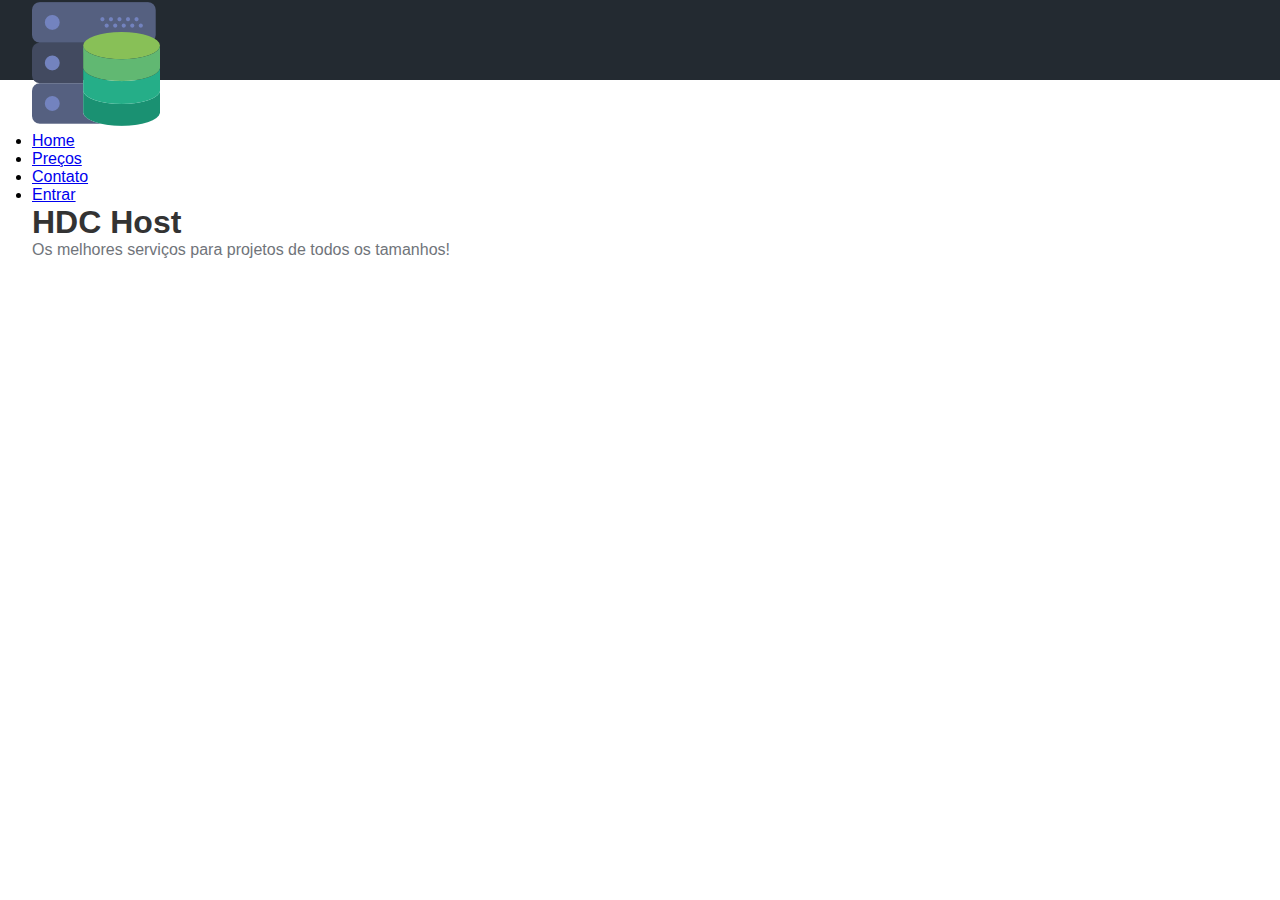
==== HCD- HOST/index.html @ b5a983e2 "estrutura do projeto HOST-HCD" ====
<!DOCTYPE html>
<html lang="pt-br">

<head>
    <meta charset="UTF-8">
    <meta name="viewport" content="width=device-width, initial-scale=1.0">
    <link rel="stylesheet" href="./css/style.css">
    <link rel="stylesheet" href="https://cdnjs.cloudflare.com/ajax/libs/font-awesome/6.6.0/css/all.min.css"
        integrity="sha512-Kc323vGBEqzTmouAECnVceyQqyqdsSiqLQISBL29aUW4U/M7pSPA/gEUZQqv1cwx4OnYxTxve5UMg5GT6L4JJg=="
        crossorigin="anonymous" referrerpolicy="no-referrer">
    <title>HDC HOST</title>
</head>

<body>
    <div class="container">
        <div class="navbar-container">
<nav>
  <a href="#">
    <img src="img/hdchostlogo.png" alt="HDC HOST">
  </a>
  <ul class="navbar-items">
    <li><a href="#">Home</a></li>
    <li><a href="#">Preços</a></li>
    <li><a href="#">Contato</a></li>
    <li><a href="#" class="default-btn">Entrar</a></li>
  </ul>  
</nav>
<main>
  <div class="main-banner">
    <h1>HDC Host</h1>
    <p>Os melhores serviços para projetos de todos os tamanhos!</p>
  </div>  
</main>

        </div>
    </div>
</body>

</html>
---- HCD- HOST/css/style.css ----
/* geral*/

*{
margin: 0;
padding: 0;
font-family: Helvetica;
box-sizing: border-box;

}
h1,
h2,
h3{
color: #333;
}
p{
    color: #70747a;
}
/* navbar*/
.navbar-container {
width: 100%;
height: 80px;
background-color: #232a31;
padding: 0 2rem;

}
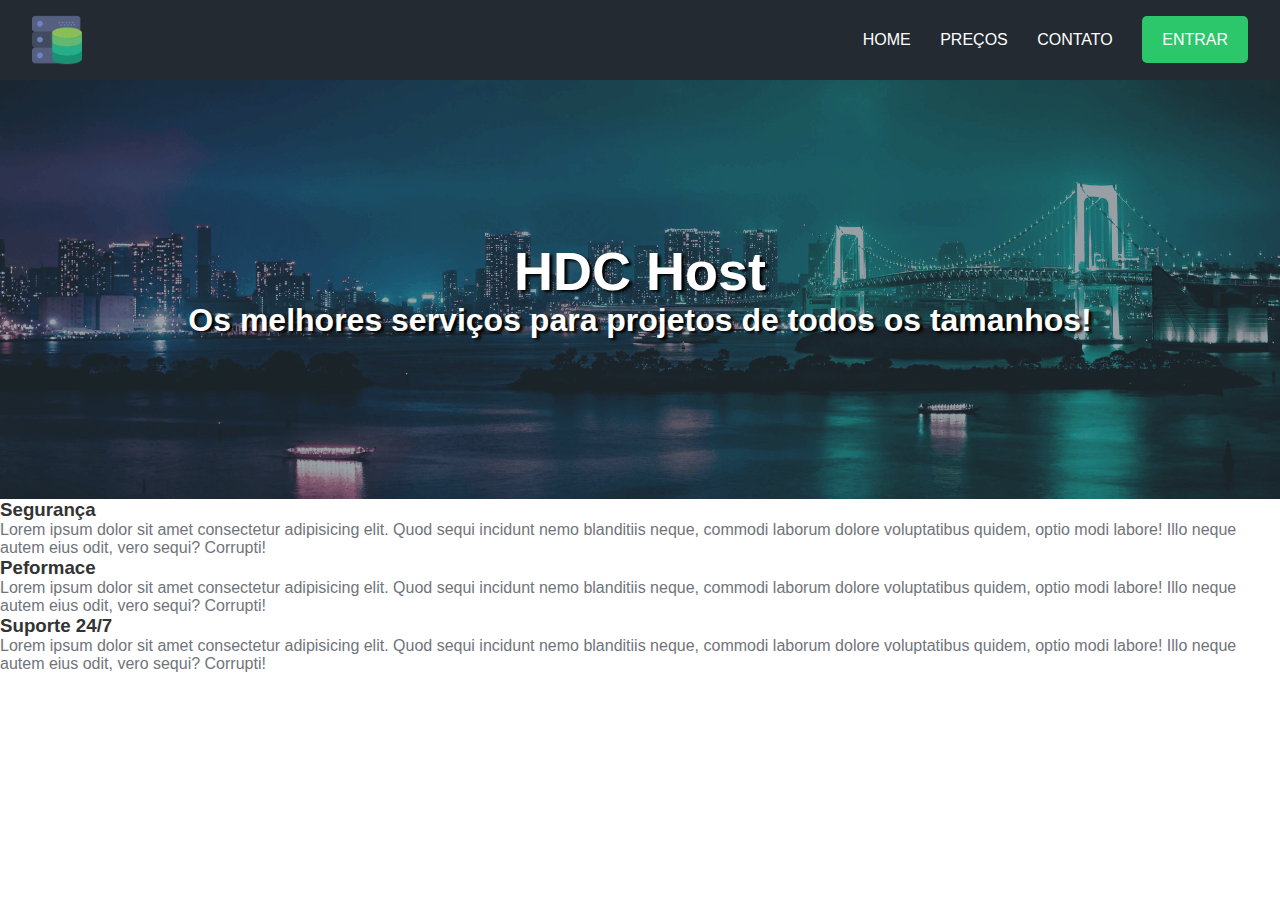
==== commit ec74e64b: "estilização" ====
--- a/HCD- HOST/index.html
+++ b/HCD- HOST/index.html
@@ -14,25 +14,54 @@
 <body>
     <div class="container">
         <div class="navbar-container">
-<nav>
-  <a href="#">
-    <img src="img/hdchostlogo.png" alt="HDC HOST">
-  </a>
-  <ul class="navbar-items">
-    <li><a href="#">Home</a></li>
-    <li><a href="#">Preços</a></li>
-    <li><a href="#">Contato</a></li>
-    <li><a href="#" class="default-btn">Entrar</a></li>
-  </ul>  
-</nav>
-<main>
-  <div class="main-banner">
-    <h1>HDC Host</h1>
-    <p>Os melhores serviços para projetos de todos os tamanhos!</p>
-  </div>  
-</main>
+            <nav>
+                <a href="#">
+                    <img src="img/hdchostlogo.png" alt="HDC HOST" class="logo">
+                </a>
+                <ul class="navbar-items">
+                    <li><a href="#">Home</a></li>
+                    <li><a href="#">Preços</a></li>
+                    <li><a href="#">Contato</a></li>
+                    <li><a href="#" class="default-btn">Entrar</a></li>
+                </ul>
+            </nav>
 
         </div>
+        <main>
+            <div class="main-banner">
+                <h1>HDC Host</h1>
+                <p>Os melhores serviços para projetos de todos os tamanhos!</p>
+            </div>
+            <section class="services-container">
+                <ul>
+                    <li><i class="fas fa-shield-alt"></i>
+                        <h3>Segurança</h3>
+                        <p>
+                            Lorem ipsum dolor sit amet consectetur adipisicing elit. Quod sequi incidunt nemo blanditiis
+                            neque, commodi laborum dolore voluptatibus quidem, optio modi labore! Illo neque autem eius
+                            odit, vero sequi? Corrupti!
+                        </p>
+                    </li>
+                    <li><i class="fas fa-rocket"></i>
+                        <h3>Peformace</h3>
+                        <p>
+                            Lorem ipsum dolor sit amet consectetur adipisicing elit. Quod sequi incidunt nemo blanditiis
+                            neque, commodi laborum dolore voluptatibus quidem, optio modi labore! Illo neque autem eius
+                            odit, vero sequi? Corrupti!
+                        </p>
+                    </li>
+                    <li><i class="fas fa-comments"></i>
+                        <h3>Suporte 24/7</h3>
+                        <p>
+                            Lorem ipsum dolor sit amet consectetur adipisicing elit. Quod sequi incidunt nemo blanditiis
+                            neque, commodi laborum dolore voluptatibus quidem, optio modi labore! Illo neque autem eius
+                            odit, vero sequi? Corrupti!
+                        </p>
+                    </li>
+                </ul>
+
+            </section>
+        </main>
     </div>
 </body>
 
--- a/HCD- HOST/css/style.css
+++ b/HCD- HOST/css/style.css
@@ -17,9 +17,67 @@
 }
 /* navbar*/
 .navbar-container {
-width: 100%;
+width: 100%; /* largura*/
+height: 80px; /* altura */
+background-color: #232a31; /*Cor de fundo */
+padding: 0 2rem; /**/
+}
+nav {
+    position: relative;
+}
+.logo{
+width: 50px; /*largura*/
+margin-top: 15px; /*distancia do topo*/
+}
+.navbar-items {
+position: absolute;
+right: 0; /*para direita*/
 height: 80px;
-background-color: #232a31;
-padding: 0 2rem;
+line-height: 80px;
+margin: 0;
+display: inline-block;
+}
+.navbar-items li {
+display: inline-block;
+text-transform: uppercase; /*deixar o texto em letra grande*/
+margin-left: 25px; /*distanciamento entre as tags li */
+}
+.navbar-items a {
+color:  #fff;
+text-decoration: none;
+transition: 0.5s;
+}
+.navbar-items a:hover{
+color: #ccc;
+}
+.default-btn {
+padding: 15px 20px ; /* altura e largura da tag*/
+background-color: #2cc76a;
+border-radius: 5px; /*borda da tag*/
+}
+.default-btn:hover {
+background-color: #17d362;
+color: #fff;
+}
+.main-banner{
+background-image: url("../img/mainbanner.png");
+background-size: cover;
+background-position: center;
+padding: 10rem 0; 
+
+}
+.main-banner h1,
+.main-banner p{
+color: #fff;
+text-align: center;
+font-weight: bold;
+text-shadow: #000 3px 2px 3px;
+
+}
+.main-banner h1{
+font-size: 54px;
+}
+.main-banner p {
+font-size: 32px;
 
 }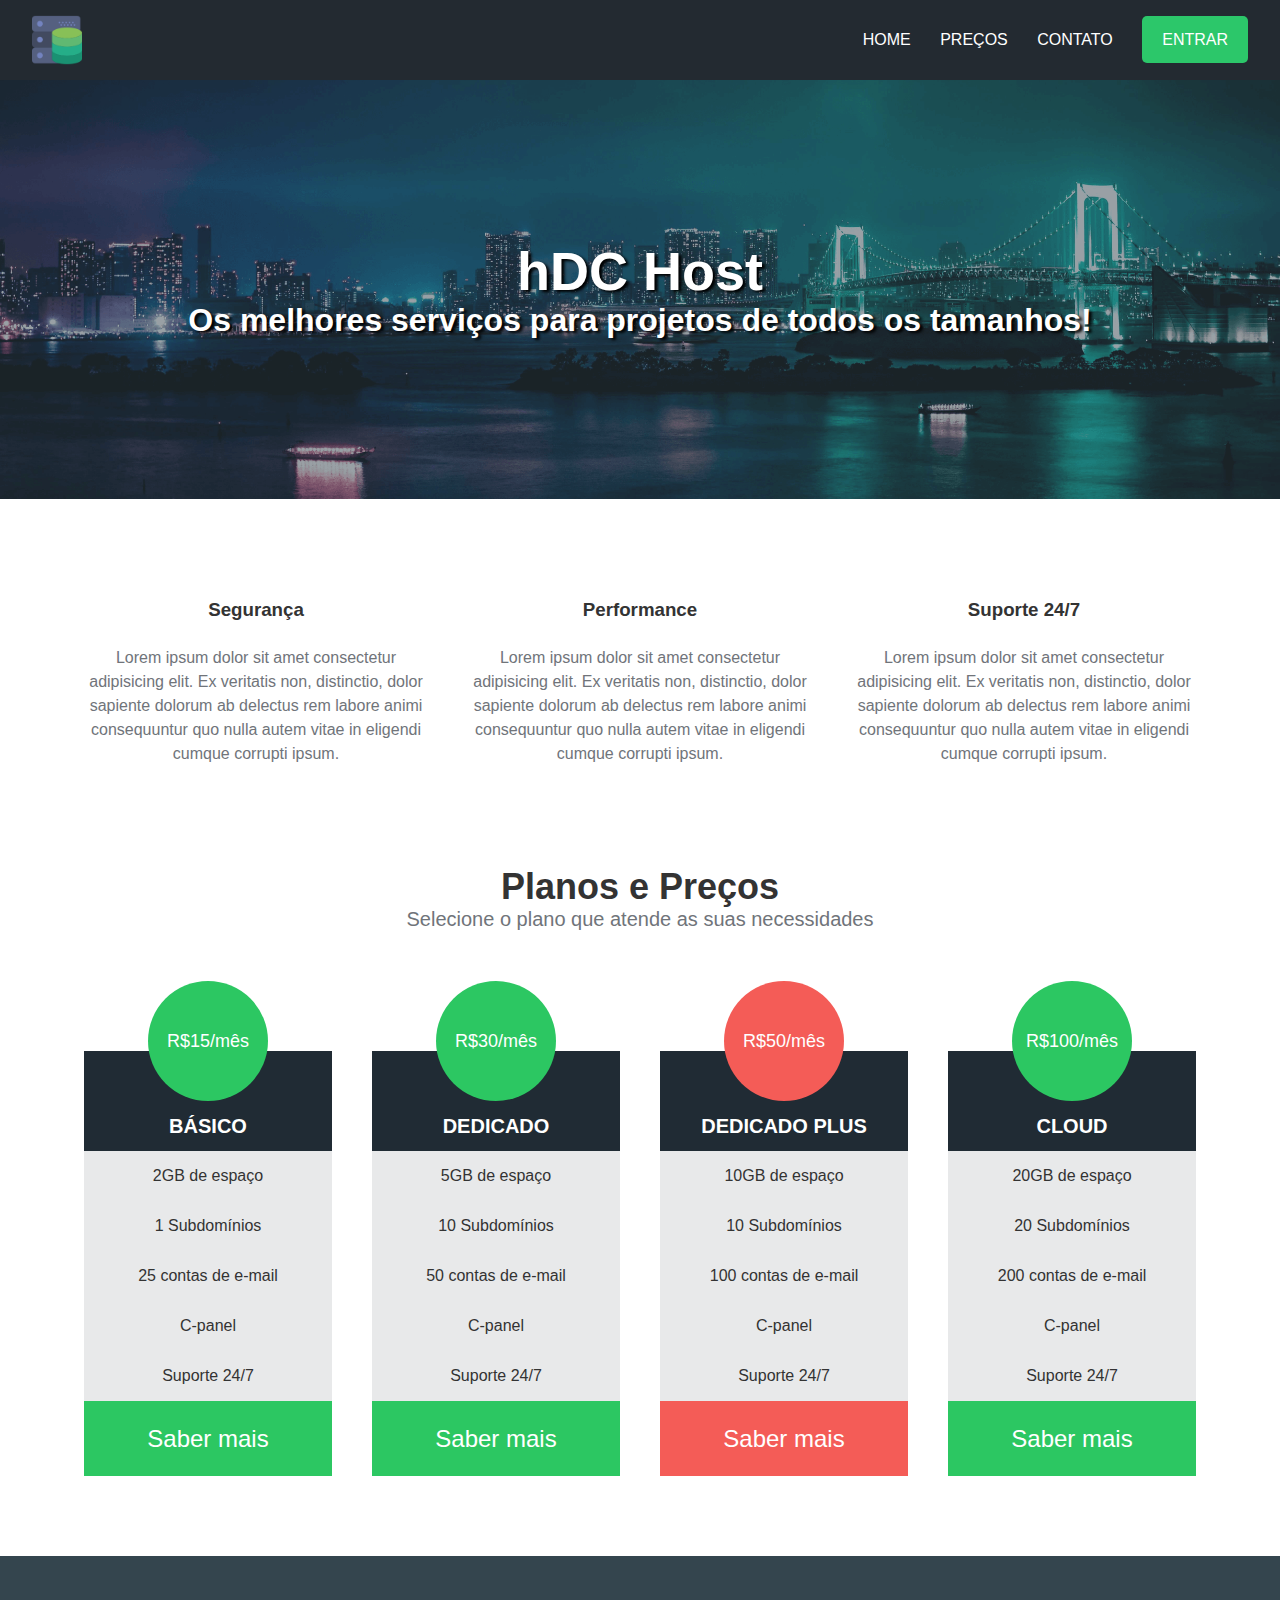
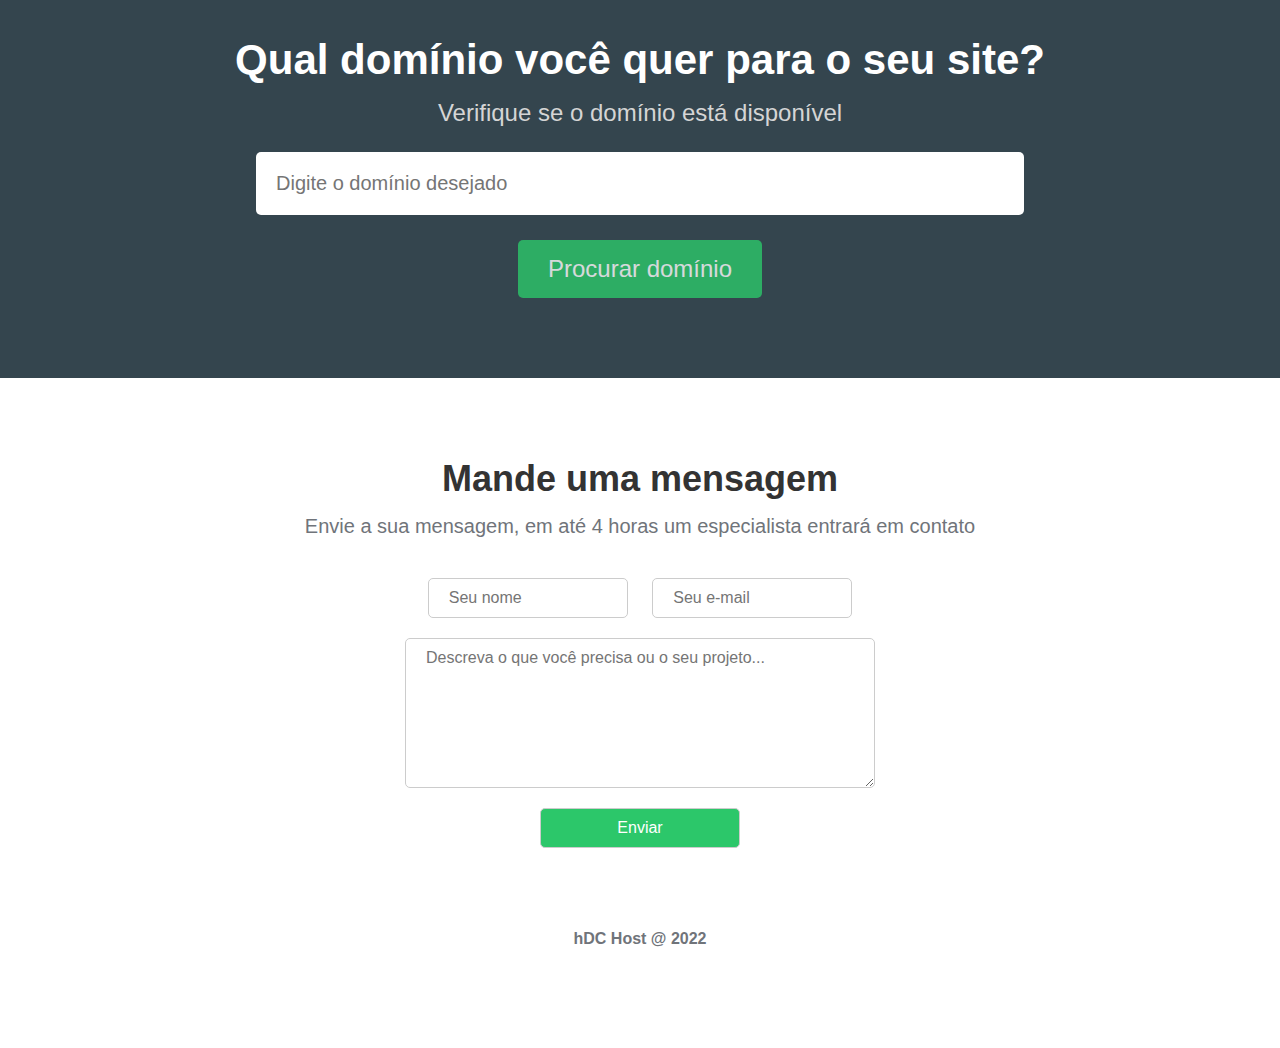
==== commit 2b04f6f0: "finalizando projeto" ====
--- a/HCD- HOST/index.html
+++ b/HCD- HOST/index.html
@@ -1,68 +1,176 @@
 <!DOCTYPE html>
-<html lang="pt-br">
-
-<head>
-    <meta charset="UTF-8">
-    <meta name="viewport" content="width=device-width, initial-scale=1.0">
-    <link rel="stylesheet" href="./css/style.css">
-    <link rel="stylesheet" href="https://cdnjs.cloudflare.com/ajax/libs/font-awesome/6.6.0/css/all.min.css"
-        integrity="sha512-Kc323vGBEqzTmouAECnVceyQqyqdsSiqLQISBL29aUW4U/M7pSPA/gEUZQqv1cwx4OnYxTxve5UMg5GT6L4JJg=="
-        crossorigin="anonymous" referrerpolicy="no-referrer">
-    <title>HDC HOST</title>
-</head>
-
-<body>
+<html lang="en">
+  <head>
+    <meta charset="UTF-8" />
+    <meta http-equiv="X-UA-Compatible" content="IE=edge" />
+    <meta name="viewport" content="width=device-width, initial-scale=1.0" />
+    <title>hDC Host</title>
+    <!-- Ícones -->
+    <link
+      rel="stylesheet"
+      href="https://cdnjs.cloudflare.com/ajax/libs/font-awesome/6.2.0/css/all.min.css"
+      integrity="sha512-xh6O/CkQoPOWDdYTDqeRdPCVd1SpvCA9XXcUnZS2FmJNp1coAFzvtCN9BmamE+4aHK8yyUHUSCcJHgXloTyT2A=="
+      crossorigin="anonymous"
+      referrerpolicy="no-referrer"
+    />
+    <!-- Estilos -->
+    <link rel="stylesheet" href="./css/style.css" />
+  </head>
+  <body>
     <div class="container">
-        <div class="navbar-container">
-            <nav>
-                <a href="#">
-                    <img src="img/hdchostlogo.png" alt="HDC HOST" class="logo">
-                </a>
-                <ul class="navbar-items">
-                    <li><a href="#">Home</a></li>
-                    <li><a href="#">Preços</a></li>
-                    <li><a href="#">Contato</a></li>
-                    <li><a href="#" class="default-btn">Entrar</a></li>
-                </ul>
-            </nav>
-
+      <div class="navbar-container">
+        <nav>
+          <a href="#">
+            <img src="img/hdchostlogo.png" alt="hDC Host" class="logo" />
+          </a>
+          <ul class="navbar-items">
+            <li>
+              <a href="#">Home</a>
+            </li>
+            <li>
+              <a href="#">Preços</a>
+            </li>
+            <li>
+              <a href="#">Contato</a>
+            </li>
+            <li>
+              <a href="#" class="default-btn">Entrar</a>
+            </li>
+          </ul>
+        </nav>
+      </div>
+      <main>
+        <div class="main-banner">
+          <h1>hDC Host</h1>
+          <p>Os melhores serviços para projetos de todos os tamanhos!</p>
         </div>
-        <main>
-            <div class="main-banner">
-                <h1>HDC Host</h1>
-                <p>Os melhores serviços para projetos de todos os tamanhos!</p>
+        <section class="services-container">
+          <ul>
+            <li>
+              <i class="fas fa-shield-alt"></i>
+              <h3>Segurança</h3>
+              <p>
+                Lorem ipsum dolor sit amet consectetur adipisicing elit. Ex
+                veritatis non, distinctio, dolor sapiente dolorum ab delectus
+                rem labore animi consequuntur quo nulla autem vitae in eligendi
+                cumque corrupti ipsum.
+              </p>
+            </li>
+            <li>
+              <i class="fas fa-rocket"></i>
+              <h3>Performance</h3>
+              <p>
+                Lorem ipsum dolor sit amet consectetur adipisicing elit. Ex
+                veritatis non, distinctio, dolor sapiente dolorum ab delectus
+                rem labore animi consequuntur quo nulla autem vitae in eligendi
+                cumque corrupti ipsum.
+              </p>
+            </li>
+            <li>
+              <i class="fas fa-comments"></i>
+              <h3>Suporte 24/7</h3>
+              <p>
+                Lorem ipsum dolor sit amet consectetur adipisicing elit. Ex
+                veritatis non, distinctio, dolor sapiente dolorum ab delectus
+                rem labore animi consequuntur quo nulla autem vitae in eligendi
+                cumque corrupti ipsum.
+              </p>
+            </li>
+          </ul>
+        </section>
+        <section class="pricing-container">
+          <h2>Planos e Preços</h2>
+          <p>Selecione o plano que atende as suas necessidades</p>
+          <div class="plans-container">
+            <div class="plan">
+              <ul>
+                <li class="price">R$15/mês</li>
+                <li class="plan-name">Básico</li>
+                <li>2GB de espaço</li>
+                <li>1 Subdomínios</li>
+                <li>25 contas de e-mail</li>
+                <li>C-panel</li>
+                <li>Suporte 24/7</li>
+                <li class="plan-btn">Saber mais</li>
+              </ul>
             </div>
-            <section class="services-container">
-                <ul>
-                    <li><i class="fas fa-shield-alt"></i>
-                        <h3>Segurança</h3>
-                        <p>
-                            Lorem ipsum dolor sit amet consectetur adipisicing elit. Quod sequi incidunt nemo blanditiis
-                            neque, commodi laborum dolore voluptatibus quidem, optio modi labore! Illo neque autem eius
-                            odit, vero sequi? Corrupti!
-                        </p>
-                    </li>
-                    <li><i class="fas fa-rocket"></i>
-                        <h3>Peformace</h3>
-                        <p>
-                            Lorem ipsum dolor sit amet consectetur adipisicing elit. Quod sequi incidunt nemo blanditiis
-                            neque, commodi laborum dolore voluptatibus quidem, optio modi labore! Illo neque autem eius
-                            odit, vero sequi? Corrupti!
-                        </p>
-                    </li>
-                    <li><i class="fas fa-comments"></i>
-                        <h3>Suporte 24/7</h3>
-                        <p>
-                            Lorem ipsum dolor sit amet consectetur adipisicing elit. Quod sequi incidunt nemo blanditiis
-                            neque, commodi laborum dolore voluptatibus quidem, optio modi labore! Illo neque autem eius
-                            odit, vero sequi? Corrupti!
-                        </p>
-                    </li>
-                </ul>
-
-            </section>
-        </main>
+            <div class="plan">
+              <ul>
+                <li class="price">R$30/mês</li>
+                <li class="plan-name">Dedicado</li>
+                <li>5GB de espaço</li>
+                <li>10 Subdomínios</li>
+                <li>50 contas de e-mail</li>
+                <li>C-panel</li>
+                <li>Suporte 24/7</li>
+                <li class="plan-btn">Saber mais</li>
+              </ul>
+            </div>
+            <div class="plan">
+              <ul>
+                <li class="price recommended">R$50/mês</li>
+                <li class="plan-name">Dedicado Plus</li>
+                <li>10GB de espaço</li>
+                <li>10 Subdomínios</li>
+                <li>100 contas de e-mail</li>
+                <li>C-panel</li>
+                <li>Suporte 24/7</li>
+                <li class="plan-btn recommended">Saber mais</li>
+              </ul>
+            </div>
+            <div class="plan">
+              <ul>
+                <li class="price">R$100/mês</li>
+                <li class="plan-name">Cloud</li>
+                <li>20GB de espaço</li>
+                <li>20 Subdomínios</li>
+                <li>200 contas de e-mail</li>
+                <li>C-panel</li>
+                <li>Suporte 24/7</li>
+                <li class="plan-btn">Saber mais</li>
+              </ul>
+            </div>
+          </div>
+        </section>
+        <section class="searchdomain-container">
+          <h2>Qual domínio você quer para o seu site?</h2>
+          <p>Verifique se o domínio está disponível</p>
+          <form>
+            <input
+              type="text"
+              name="domain"
+              id="domain"
+              placeholder="Digite o domínio desejado"
+            />
+            <input type="submit" value="Procurar domínio" />
+          </form>
+        </section>
+        <section class="contact-container">
+          <h2>Mande uma mensagem</h2>
+          <p>
+            Envie a sua mensagem, em até 4 horas um especialista entrará em
+            contato
+          </p>
+          <form>
+            <input type="text" name="name" id="name" placeholder="Seu nome" />
+            <input
+              type="email"
+              name="email"
+              id="email"
+              placeholder="Seu e-mail"
+            />
+            <textarea
+              name="message"
+              id="message"
+              placeholder="Descreva o que você precisa ou o seu projeto..."
+            ></textarea>
+            <input type="submit" value="Enviar" />
+          </form>
+        </section>
+      </main>
+      <footer>
+        <p>hDC Host @ 2022</p>
+      </footer>
     </div>
-</body>
-
+  </body>
 </html>--- a/HCD- HOST/css/style.css
+++ b/HCD- HOST/css/style.css
@@ -1,83 +1,380 @@
-/* geral*/
-
-*{
-margin: 0;
-padding: 0;
-font-family: Helvetica;
-box-sizing: border-box;
-
-}
-h1,
-h2,
-h3{
-color: #333;
-}
-p{
+/* Geral */
+* {
+    margin: 0;
+    padding: 0;
+    font-family: Helvetica;
+    box-sizing: border-box;
+  }
+  
+  h1,
+  h2,
+  h3 {
+    color: #333;
+  }
+  
+  p {
     color: #70747a;
-}
-/* navbar*/
-.navbar-container {
-width: 100%; /* largura*/
-height: 80px; /* altura */
-background-color: #232a31; /*Cor de fundo */
-padding: 0 2rem; /**/
-}
-nav {
+  }
+  
+  /* Navbar */
+  .navbar-container {
+    width: 100%;
+    height: 80px;
+    background-color: #232a31;
+    padding: 0 2rem;
+  }
+  
+  nav {
     position: relative;
-}
-.logo{
-width: 50px; /*largura*/
-margin-top: 15px; /*distancia do topo*/
-}
-.navbar-items {
-position: absolute;
-right: 0; /*para direita*/
-height: 80px;
-line-height: 80px;
-margin: 0;
-display: inline-block;
-}
-.navbar-items li {
-display: inline-block;
-text-transform: uppercase; /*deixar o texto em letra grande*/
-margin-left: 25px; /*distanciamento entre as tags li */
-}
-.navbar-items a {
-color:  #fff;
-text-decoration: none;
-transition: 0.5s;
-}
-.navbar-items a:hover{
-color: #ccc;
-}
-.default-btn {
-padding: 15px 20px ; /* altura e largura da tag*/
-background-color: #2cc76a;
-border-radius: 5px; /*borda da tag*/
-}
-.default-btn:hover {
-background-color: #17d362;
-color: #fff;
-}
-.main-banner{
-background-image: url("../img/mainbanner.png");
-background-size: cover;
-background-position: center;
-padding: 10rem 0; 
-
-}
-.main-banner h1,
-.main-banner p{
-color: #fff;
-text-align: center;
-font-weight: bold;
-text-shadow: #000 3px 2px 3px;
-
-}
-.main-banner h1{
-font-size: 54px;
-}
-.main-banner p {
-font-size: 32px;
-
-}+  }
+  
+  .logo {
+    width: 50px;
+    margin-top: 15px;
+  }
+  
+  .navbar-items {
+    position: absolute;
+    right: 0;
+    height: 80px;
+    line-height: 80px;
+    margin: 0;
+    display: inline-block;
+  }
+  
+  .navbar-items li {
+    display: inline-block;
+    text-transform: uppercase;
+    margin-left: 25px;
+  }
+  
+  .navbar-items a {
+    color: #fff;
+    text-decoration: none;
+    transition: 0.5s;
+  }
+  
+  .navbar-items a:hover {
+    color: #ccc;
+  }
+  
+  .default-btn {
+    padding: 15px 20px;
+    background-color: #2cc76a;
+    border-radius: 5px;
+  }
+  
+  .navbar-items .default-btn:hover {
+    background-color: #22bb5f;
+    color: #fff;
+  }
+  
+  /* main banner */
+  .main-banner {
+    background-image: url("../img/mainbanner.png");
+    background-size: cover;
+    background-position: center;
+    padding: 10rem 0;
+  }
+  
+  .main-banner h1,
+  .main-banner p {
+    color: #fff;
+    text-align: center;
+    font-weight: bold;
+    text-shadow: #000 3px 2px 3px;
+  }
+  
+  .main-banner h1 {
+    font-size: 54px;
+  }
+  
+  .main-banner p {
+    font-size: 32px;
+  }
+  
+  /* services */
+  .services-container {
+    padding: 5rem 0;
+  }
+  
+  .services-container ul {
+    display: flex;
+    width: 90%;
+    margin: 0 auto;
+  }
+  
+  .services-container li {
+    flex: 1 1 200px;
+    list-style: none;
+    text-align: center;
+    padding: 20px;
+  }
+  
+  .fas {
+    font-size: 60px;
+    margin-bottom: 15px;
+  }
+  
+  .fa-shield-alt {
+    color: #2cc76a;
+  }
+  
+  .fa-rocket {
+    color: #ef3f29;
+  }
+  
+  .fa-comments {
+    color: #ef8f29;
+  }
+  
+  .services-container h3 {
+    margin-bottom: 25px;
+  }
+  
+  .services-container p {
+    line-height: 24px;
+  }
+  
+  /* prices and plans */
+  .pricing-container {
+    padding-bottom: 5rem;
+    text-align: center;
+  }
+  
+  .pricing-container h2 {
+    font-size: 36px;
+  }
+  
+  .pricing-container p {
+    font-size: 20px;
+  }
+  
+  .plans-container {
+    display: flex;
+    justify-content: space-between;
+    width: 90%;
+    margin: 50px auto 0;
+  }
+  
+  .plan {
+    flex: 1;
+    max-width: 275px;
+    margin: 0 20px;
+  }
+  
+  .plan ul {
+    padding: 0;
+  }
+  
+  .plan li {
+    list-style: none;
+    height: 50px;
+    line-height: 50px;
+    background-color: #e8e9ea;
+    color: #333;
+  }
+  
+  .plan .price {
+    width: 120px;
+    height: 120px;
+    border-radius: 50%;
+    background-color: #2cc762;
+    color: #fff;
+    text-align: center;
+    line-height: 120px;
+    margin: 0 auto -50px;
+    font-size: 18px;
+    position: relative;
+  }
+  
+  .plan .plan-name {
+    text-transform: uppercase;
+    font-size: 20px;
+    font-weight: bold;
+    color: #fff;
+    background-color: #202b34;
+    padding: 50px 0;
+  }
+  
+  .plan .plan-btn {
+    background-color: #2cc762;
+    color: #fff;
+    font-size: 24px;
+    height: 75px;
+    line-height: 75px;
+    cursor: pointer;
+  }
+  
+  .plan .recommended {
+    background-color: #f45c57;
+  }
+  
+  /* search domain */
+  .searchdomain-container {
+    background-color: #34454e;
+    text-align: center;
+    padding: 5rem 0;
+  }
+  
+  .searchdomain-container h2 {
+    color: #fff;
+    font-size: 42px;
+    margin-bottom: 15px;
+  }
+  
+  .searchdomain-container p {
+    color: #d5d5d5;
+    font-size: 24px;
+    margin-bottom: 25px;
+  }
+  
+  .searchdomain-container input {
+    display: block;
+    border: none;
+    border-radius: 5px;
+    margin: 0 auto;
+  }
+  
+  .searchdomain-container input[type="text"] {
+    width: 60%;
+    padding: 20px;
+    font-size: 20px;
+    margin-bottom: 25px;
+  }
+  
+  .searchdomain-container input[type="submit"] {
+    background-color: #2cc76a;
+    padding: 15px 30px;
+    color: #fff;
+    font-size: 24px;
+    cursor: pointer;
+    opacity: 0.8;
+  }
+  
+  .searchdomain-container input[type="submit"]:hover {
+    opacity: 1;
+  }
+  
+  /* contact form */
+  .contact-container {
+    text-align: center;
+    padding: 5rem 0 2rem 0;
+  }
+  
+  .contact-container h2 {
+    font-size: 36px;
+    margin-bottom: 15px;
+  }
+  
+  .contact-container p {
+    font-size: 20px;
+    margin-bottom: 40px;
+  }
+  
+  .contact-container input,
+  .contact-container textarea {
+    width: 200px;
+    padding: 10px 20px;
+    font-size: 16px;
+    border-radius: 5px;
+    border: 1px solid #ccc;
+    margin: 0 10px 20px;
+  }
+  
+  .contact-container textarea {
+    display: block;
+    margin: 0 auto 20px;
+    width: 470px;
+    height: 150px;
+  }
+  
+  .contact-container input[type="submit"] {
+    display: block;
+    margin: 0 auto;
+    background-color: #2cc76a;
+    color: #fff;
+    cursor: pointer;
+  }
+  
+  /* footer */
+  footer {
+    text-align: center;
+    font-weight: bold;
+    margin: 50px 0 100px;
+  }
+  
+  /* responsividade */
+  
+  /* small laptops a partir de 1100px */
+  @media (max-width: 1100px) {
+    .plans-container {
+      width: 95%;
+    }
+  
+    .plan {
+      margin: 0 5px;
+    }
+  }
+  
+  /* tablet 900px */
+  @media (max-width: 900px) {
+    .main-banner p {
+      padding: 0 6rem;
+    }
+  
+    .searchdomain-container {
+      padding: 2rem 4rem;
+    }
+  }
+  
+  /* celular 576px */
+  @media (max-width: 576px) {
+    html,
+    body {
+      overflow-x: hidden;
+    }
+  
+    .navbar-items li {
+      font-size: 12px;
+      margin-left: 10px;
+    }
+  
+    .main-banner p {
+      padding: 0 2rem;
+    }
+  
+    .services-container ul {
+      flex-direction: column;
+    }
+  
+    .plans-container {
+      flex-direction: column;
+      width: 100%;
+      padding: 0 2rem;
+    }
+  
+    .plan {
+      width: 100%;
+      max-width: 100%;
+      margin-bottom: 15px;
+    }
+  
+    .searchdomain-container h2 {
+      font-size: 28px;
+    }
+  
+    .searchdomain-container input[type="text"] {
+      width: 100%;
+    }
+  
+    .contact-container {
+      padding: 3rem 2rem;
+    }
+  
+    .contact-container input,
+    .contact-container textarea {
+      width: 100%;
+      margin: 10px 0;
+    }
+  }